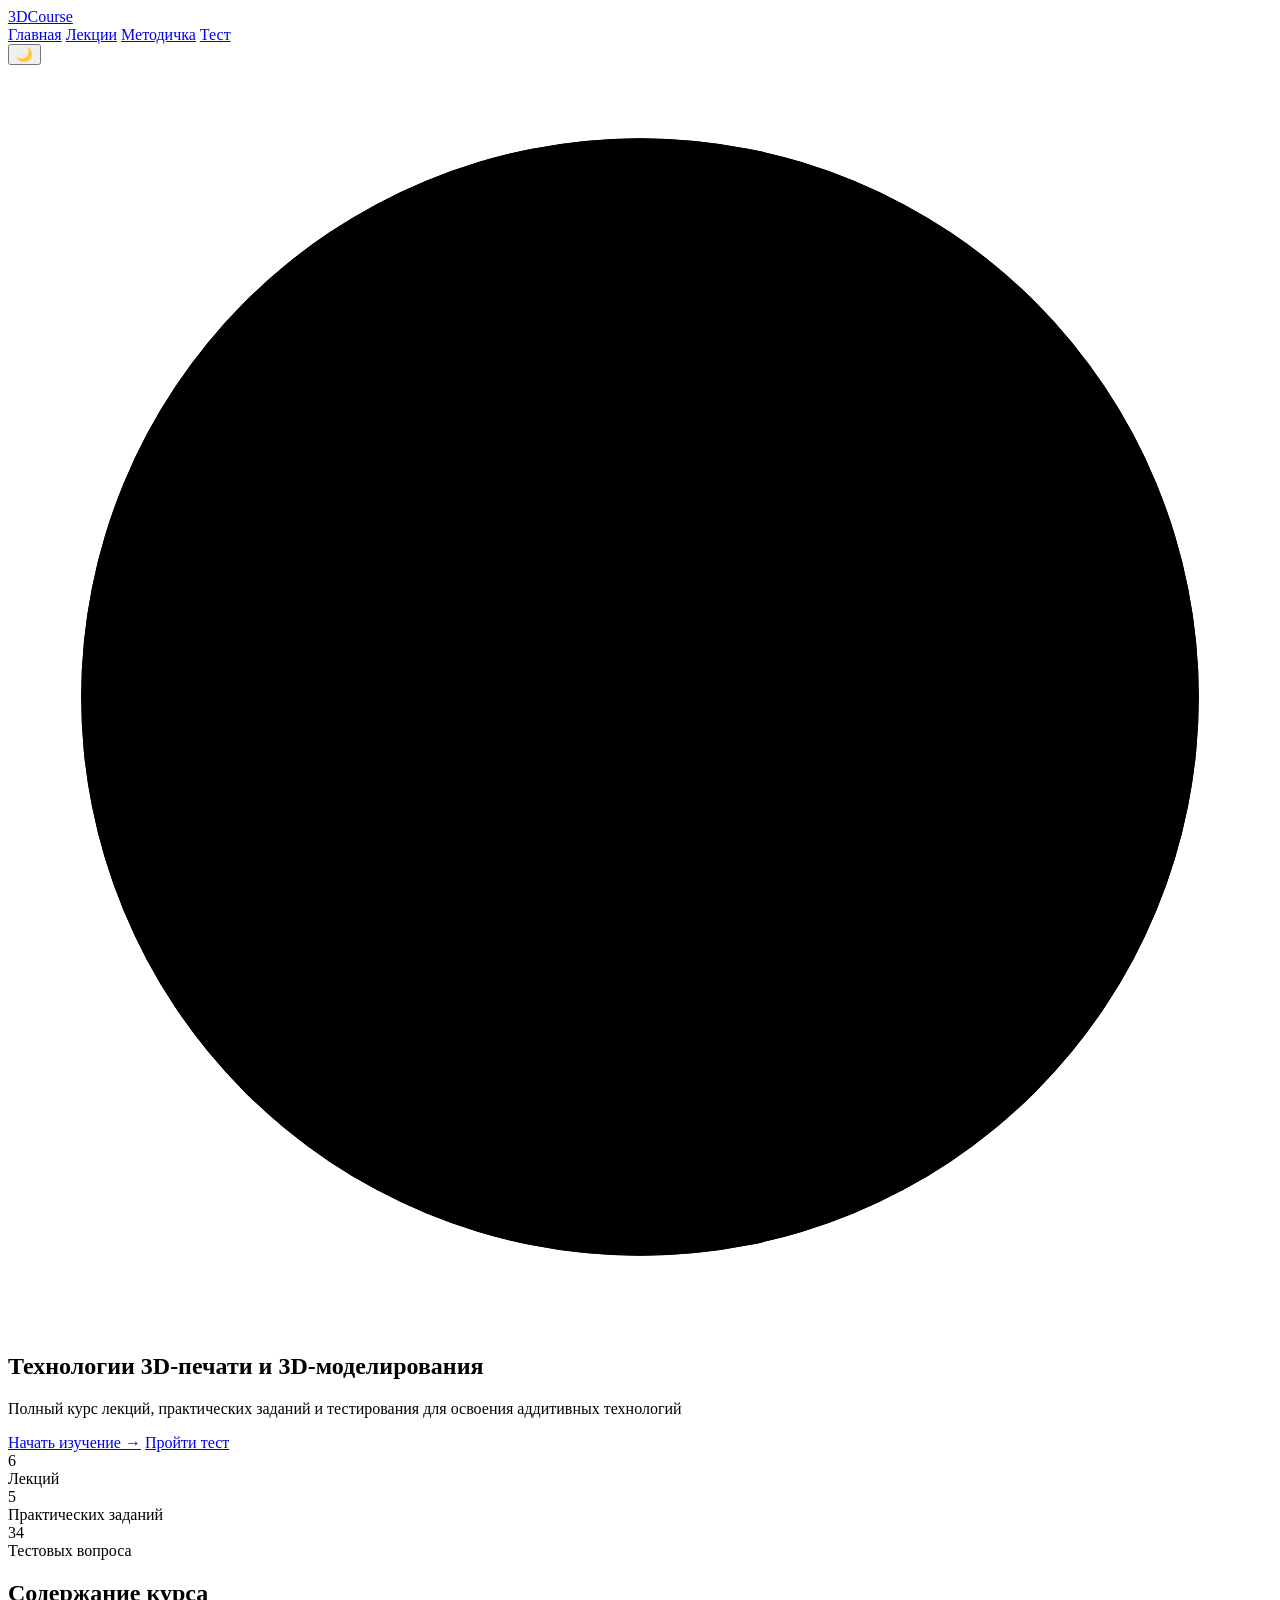
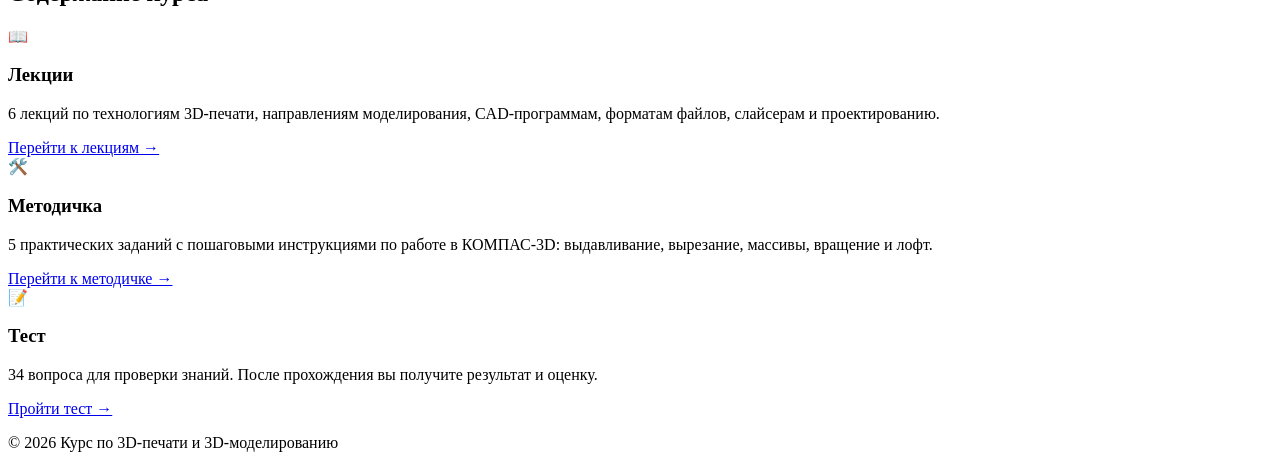
==== index.html @ c942a323 "Add files via upload" ====
<!DOCTYPE html>
<html lang="ru">
<head>
    <meta name="viewport" content="width=device-width, initial-scale=1.0">
    <title>3D-печать и моделирование | Главная</title>
    <link rel="stylesheet" href="css/style.css">
    <link href="https://fonts.googleapis.com/css2?family=Inter:opsz,wght@14..32,300;14..32,400;14..32,500;14..32,600;14..32,700&display=swap" rel="stylesheet">
</head>
<body>
    <nav class="navbar">
        <div class="nav-container">
            <a href="index.html" class="logo">3D<span>Course</span></a>
            <div class="nav-links">
                <a href="index.html" class="active">Главная</a>
                <a href="lectures.html">Лекции</a>
                <a href="methodology.html">Методичка</a>
                <a href="test.html">Тест</a>
            </div>
            <div class="nav-actions">
                <button class="theme-toggle" id="themeToggle">🌙</button>
                <div class="progress-circle" id="progressCircle" title="Прогресс курса">
                    <svg viewBox="0 0 36 36">
                        <path class="progress-bg" d="M18 2.0845 a 15.9155 15.9155 0 0 1 0 31.831 a 15.9155 15.9155 0 0 1 0 -31.831" />
                        <path class="progress-fill" id="progressFill" d="M18 2.0845 a 15.9155 15.9155 0 0 1 0 31.831 a 15.9155 15.9155 0 0 1 0 -31.831" />
                        <text id="progressText" x="18" y="20.5" text-anchor="middle">0%</text>
                    </svg>
                </div>
            </div>
        </div>
    </nav>

    <main>
        <section class="hero">
            <div class="hero-content">
                <h1>Технологии <span class="gradient-text">3D-печати</span> и <span class="gradient-text">3D-моделирования</span></h1>
                <p>Полный курс лекций, практических заданий и тестирования для освоения аддитивных технологий</p>
                <div class="hero-buttons">
                    <a href="lectures.html" class="btn btn-primary">Начать изучение →</a>
                    <a href="test.html" class="btn btn-secondary">Пройти тест</a>
                </div>
            </div>
        </section>

        <section class="stats">
            <div class="stat-card">
                <div class="stat-number">6</div>
                <div class="stat-label">Лекций</div>
            </div>
            <div class="stat-card">
                <div class="stat-number">5</div>
                <div class="stat-label">Практических заданий</div>
            </div>
            <div class="stat-card">
                <div class="stat-number">34</div>
                <div class="stat-label">Тестовых вопроса</div>
            </div>
        </section>

        <section class="course-content">
            <h2>Содержание курса</h2>
            <div class="content-grid">
                <div class="content-card">
                    <div class="card-icon">📖</div>
                    <h3>Лекции</h3>
                    <p>6 лекций по технологиям 3D-печати, направлениям моделирования, CAD-программам, форматам файлов, слайсерам и проектированию.</p>
                    <a href="lectures.html" class="card-link">Перейти к лекциям →</a>
                </div>
                <div class="content-card">
                    <div class="card-icon">🛠️</div>
                    <h3>Методичка</h3>
                    <p>5 практических заданий с пошаговыми инструкциями по работе в КОМПАС-3D: выдавливание, вырезание, массивы, вращение и лофт.</p>
                    <a href="methodology.html" class="card-link">Перейти к методичке →</a>
                </div>
                <div class="content-card">
                    <div class="card-icon">📝</div>
                    <h3>Тест</h3>
                    <p>34 вопроса для проверки знаний. После прохождения вы получите результат и оценку.</p>
                    <a href="test.html" class="card-link">Пройти тест →</a>
                </div>
            </div>
        </section>
    </main>

    <footer>
        <p>© 2026 Курс по 3D-печати и 3D-моделированию</p>
    </footer>

    <script src="data/course-data.js"></script>
    <script src="js/main.js"></script>
</body>
</html>
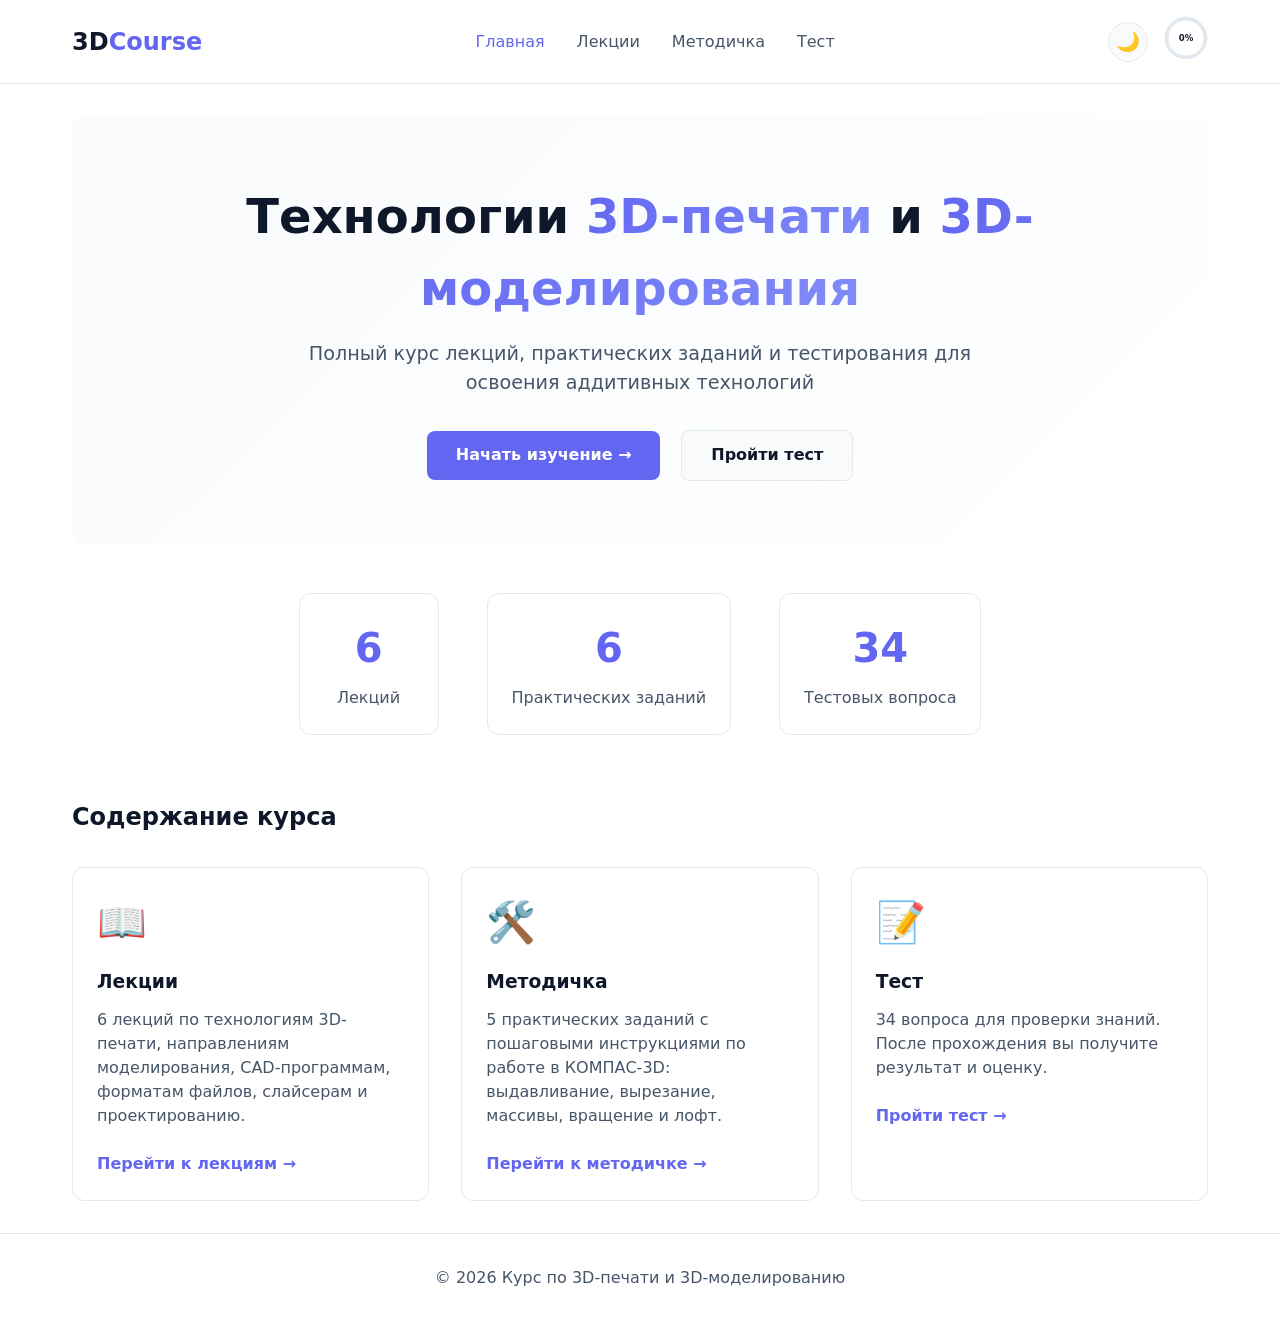
==== commit ce4613c5: "Update index.html" ====
--- a/index.html
+++ b/index.html
@@ -47,7 +47,7 @@
                 <div class="stat-label">Лекций</div>
             </div>
             <div class="stat-card">
-                <div class="stat-number">5</div>
+                <div class="stat-number">6</div>
                 <div class="stat-label">Практических заданий</div>
             </div>
             <div class="stat-card">
@@ -88,4 +88,4 @@
     <script src="data/course-data.js"></script>
     <script src="js/main.js"></script>
 </body>
-</html>+</html>
--- a/css/style.css
+++ b/css/style.css
@@ -0,0 +1,960 @@
+:root {
+    --bg-primary: #ffffff;
+    --bg-secondary: #f8fafc;
+    --text-primary: #0f172a;
+    --text-secondary: #475569;
+    --accent: #6366f1;
+    --accent-dark: #4f46e5;
+    --accent-light: #818cf8;
+    --border: #e2e8f0;
+    --card-bg: #ffffff;
+    --success: #10b981;
+    --warning: #f59e0b;
+    --error: #ef4444;
+    --shadow: 0 1px 3px rgba(0,0,0,0.1);
+    --shadow-lg: 0 10px 25px -5px rgba(0,0,0,0.1);
+    --radius: 12px;
+}
+
+[data-theme="dark"] {
+    --bg-primary: #0f172a;
+    --bg-secondary: #1e293b;
+    --text-primary: #f1f5f9;
+    --text-secondary: #94a3b8;
+    --border: #334155;
+    --card-bg: #1e293b;
+}
+
+* {
+    margin: 0;
+    padding: 0;
+    box-sizing: border-box;
+}
+
+body {
+    font-family: 'Inter', system-ui, -apple-system, sans-serif;
+    background: var(--bg-primary);
+    color: var(--text-primary);
+    line-height: 1.5;
+    transition: background 0.3s, color 0.3s;
+}
+
+/* Navbar */
+.navbar {
+    position: sticky;
+    top: 0;
+    background: var(--bg-primary);
+    border-bottom: 1px solid var(--border);
+    padding: 1rem 0;
+    z-index: 100;
+    backdrop-filter: blur(10px);
+    background: rgba(var(--bg-primary-rgb, 255,255,255), 0.9);
+}
+
+.nav-container {
+    max-width: 1200px;
+    margin: 0 auto;
+    padding: 0 2rem;
+    display: flex;
+    justify-content: space-between;
+    align-items: center;
+}
+
+.logo {
+    font-size: 1.5rem;
+    font-weight: 700;
+    text-decoration: none;
+    color: var(--text-primary);
+}
+
+.logo span {
+    color: var(--accent);
+}
+
+.nav-links {
+    display: flex;
+    gap: 2rem;
+}
+
+.nav-links a {
+    text-decoration: none;
+    color: var(--text-secondary);
+    font-weight: 500;
+    transition: color 0.2s;
+}
+
+.nav-links a:hover,
+.nav-links a.active {
+    color: var(--accent);
+}
+
+.nav-actions {
+    display: flex;
+    align-items: center;
+    gap: 1rem;
+}
+
+.theme-toggle {
+    background: var(--bg-secondary);
+    border: 1px solid var(--border);
+    border-radius: 50%;
+    width: 40px;
+    height: 40px;
+    cursor: pointer;
+    font-size: 1.2rem;
+    transition: all 0.2s;
+}
+
+.theme-toggle:hover {
+    transform: scale(1.05);
+}
+
+/* Progress Circle */
+.progress-circle {
+    width: 44px;
+    cursor: pointer;
+}
+
+.progress-circle svg {
+    width: 44px;
+    height: 44px;
+}
+
+.progress-bg {
+    fill: none;
+    stroke: var(--border);
+    stroke-width: 3;
+}
+
+.progress-fill {
+    fill: none;
+    stroke: var(--accent);
+    stroke-width: 3;
+    stroke-dasharray: 100;
+    stroke-dashoffset: 100;
+    transition: stroke-dashoffset 0.3s;
+}
+
+.progress-circle text {
+    fill: var(--text-primary);
+    font-size: 7px;
+    font-weight: 600;
+}
+
+/* Main */
+main {
+    max-width: 1200px;
+    margin: 0 auto;
+    padding: 2rem;
+    min-height: calc(100vh - 200px);
+}
+
+/* Hero Section */
+.hero {
+    text-align: center;
+    padding: 4rem 2rem;
+    background: linear-gradient(135deg, var(--bg-secondary) 0%, var(--bg-primary) 100%);
+    border-radius: var(--radius);
+    margin-bottom: 3rem;
+}
+
+.hero h1 {
+    font-size: 3rem;
+    margin-bottom: 1rem;
+}
+
+.gradient-text {
+    background: linear-gradient(135deg, var(--accent), var(--accent-light));
+    -webkit-background-clip: text;
+    background-clip: text;
+    color: transparent;
+}
+
+.hero p {
+    font-size: 1.2rem;
+    color: var(--text-secondary);
+    max-width: 700px;
+    margin: 0 auto 2rem;
+}
+
+.btn {
+    display: inline-block;
+    padding: 0.8rem 1.8rem;
+    border-radius: 8px;
+    text-decoration: none;
+    font-weight: 600;
+    transition: all 0.2s;
+    margin: 0 0.5rem;
+}
+
+.btn-primary {
+    background: var(--accent);
+    color: white;
+}
+
+.btn-primary:hover {
+    background: var(--accent-dark);
+    transform: translateY(-2px);
+}
+
+.btn-secondary {
+    background: var(--bg-secondary);
+    color: var(--text-primary);
+    border: 1px solid var(--border);
+}
+
+.btn-secondary:hover {
+    border-color: var(--accent);
+}
+
+/* Stats */
+.stats {
+    display: flex;
+    justify-content: center;
+    gap: 3rem;
+    margin-bottom: 4rem;
+    flex-wrap: wrap;
+}
+
+.stat-card {
+    text-align: center;
+    padding: 1.5rem;
+    background: var(--card-bg);
+    border-radius: var(--radius);
+    border: 1px solid var(--border);
+    min-width: 140px;
+}
+
+.stat-number {
+    font-size: 2.5rem;
+    font-weight: 700;
+    color: var(--accent);
+}
+
+.stat-label {
+    color: var(--text-secondary);
+    margin-top: 0.5rem;
+}
+
+/* Content Grid */
+.content-grid {
+    display: grid;
+    grid-template-columns: repeat(auto-fit, minmax(300px, 1fr));
+    gap: 2rem;
+    margin-top: 2rem;
+}
+
+.content-card {
+    background: var(--card-bg);
+    border: 1px solid var(--border);
+    border-radius: var(--radius);
+    padding: 1.5rem;
+    transition: transform 0.2s, box-shadow 0.2s;
+}
+
+.content-card:hover {
+    transform: translateY(-4px);
+    box-shadow: var(--shadow-lg);
+}
+
+.card-icon {
+    font-size: 2.5rem;
+    margin-bottom: 1rem;
+}
+
+.content-card h3 {
+    margin-bottom: 0.75rem;
+}
+
+.content-card p {
+    color: var(--text-secondary);
+    margin-bottom: 1.5rem;
+}
+
+.card-link {
+    color: var(--accent);
+    text-decoration: none;
+    font-weight: 600;
+}
+
+/* Page Header */
+.page-header {
+    text-align: center;
+    margin-bottom: 2rem;
+}
+
+.page-header h1 {
+    font-size: 2.5rem;
+    margin-bottom: 0.5rem;
+}
+
+/* Lectures TOC */
+.lectures-toc,
+.methodology-toc {
+    background: var(--bg-secondary);
+    border-radius: var(--radius);
+    padding: 1rem 1.5rem;
+    margin-bottom: 2rem;
+    border: 1px solid var(--border);
+}
+
+.lectures-toc ul,
+.methodology-toc ul {
+    list-style: none;
+    display: flex;
+    flex-wrap: wrap;
+    gap: 1rem;
+    margin-top: 0.5rem;
+}
+
+.lectures-toc a,
+.methodology-toc a {
+    color: var(--text-secondary);
+    text-decoration: none;
+    font-size: 0.9rem;
+    padding: 0.25rem 0.5rem;
+    border-radius: 4px;
+    transition: background 0.2s;
+}
+
+.lectures-toc a:hover,
+.methodology-toc a:hover {
+    background: var(--accent);
+    color: white;
+}
+
+/* Lecture Cards */
+.lecture-card,
+.task-card {
+    background: var(--card-bg);
+    border: 1px solid var(--border);
+    border-radius: var(--radius);
+    margin-bottom: 2rem;
+    overflow: hidden;
+}
+
+.lecture-header,
+.task-header {
+    display: flex;
+    justify-content: space-between;
+    align-items: center;
+    padding: 1rem 1.5rem;
+    background: var(--bg-secondary);
+    border-bottom: 1px solid var(--border);
+    flex-wrap: wrap;
+    gap: 1rem;
+}
+
+.mark-read-btn,
+.mark-complete-btn {
+    background: var(--bg-primary);
+    border: 1px solid var(--border);
+    padding: 0.5rem 1rem;
+    border-radius: 6px;
+    cursor: pointer;
+    font-size: 0.9rem;
+    transition: all 0.2s;
+}
+
+.mark-read-btn:hover,
+.mark-complete-btn:hover {
+    background: var(--success);
+    color: white;
+    border-color: var(--success);
+}
+
+.lecture-content,
+.task-content {
+    padding: 1.5rem;
+}
+
+.task-meta {
+    background: var(--bg-secondary);
+    padding: 1rem;
+    border-radius: 8px;
+    margin-bottom: 1rem;
+    display: flex;
+    flex-direction: column;
+    gap: 0.5rem;
+}
+
+.placeholder-content {
+    color: var(--text-secondary);
+    line-height: 1.6;
+}
+
+.placeholder-content hr {
+    margin: 1rem 0;
+    border-color: var(--border);
+}
+
+/* Progress Bar */
+.progress-bar-container {
+    background: var(--bg-secondary);
+    border-radius: var(--radius);
+    padding: 1rem;
+    margin-top: 2rem;
+    text-align: center;
+}
+
+.progress-bar-label {
+    margin-bottom: 0.5rem;
+    font-weight: 500;
+}
+
+.progress-bar {
+    height: 10px;
+    background: var(--border);
+    border-radius: 10px;
+    overflow: hidden;
+    max-width: 400px;
+    margin: 0 auto;
+}
+
+.progress-bar-fill {
+    height: 100%;
+    background: var(--accent);
+    width: 0%;
+    transition: width 0.3s;
+    border-radius: 10px;
+}
+
+.progress-bar-percent {
+    margin-top: 0.5rem;
+    font-weight: 600;
+    color: var(--accent);
+}
+
+/* Test Styles */
+.test-container {
+    background: var(--card-bg);
+    border: 1px solid var(--border);
+    border-radius: var(--radius);
+    padding: 2rem;
+    margin-bottom: 2rem;
+}
+
+.test-info {
+    display: flex;
+    justify-content: space-between;
+    margin-bottom: 2rem;
+    flex-wrap: wrap;
+    gap: 1rem;
+}
+
+.test-progress span {
+    font-weight: 500;
+}
+
+.test-progress-bar {
+    width: 200px;
+    height: 8px;
+    background: var(--border);
+    border-radius: 10px;
+    margin-top: 0.5rem;
+    overflow: hidden;
+}
+
+.test-progress-fill {
+    height: 100%;
+    background: var(--accent);
+    width: 0%;
+    transition: width 0.3s;
+}
+
+.test-stats {
+    display: flex;
+    gap: 1rem;
+    font-size: 0.9rem;
+    color: var(--text-secondary);
+}
+
+.test-question {
+    margin-bottom: 2rem;
+}
+
+.question-text {
+    font-size: 1.2rem;
+    font-weight: 600;
+    margin-bottom: 1rem;
+}
+
+.options-list {
+    display: flex;
+    flex-direction: column;
+    gap: 0.75rem;
+}
+
+.option {
+    display: flex;
+    align-items: center;
+    gap: 0.75rem;
+    padding: 0.75rem;
+    background: var(--bg-secondary);
+    border-radius: 8px;
+    cursor: pointer;
+    transition: background 0.2s;
+    border: 1px solid transparent;
+}
+
+.option:hover {
+    border-color: var(--accent);
+}
+
+.option input {
+    accent-color: var(--accent);
+    width: 18px;
+    height: 18px;
+    cursor: pointer;
+}
+
+.option label {
+    cursor: pointer;
+    flex: 1;
+}
+
+.test-navigation {
+    display: flex;
+    justify-content: center;
+    gap: 1rem;
+    margin-top: 2rem;
+}
+
+.nav-btn,
+.submit-btn {
+    padding: 0.75rem 1.5rem;
+    border: none;
+    border-radius: 8px;
+    font-weight: 600;
+    cursor: pointer;
+    transition: all 0.2s;
+}
+
+.nav-btn {
+    background: var(--bg-secondary);
+    color: var(--text-primary);
+    border: 1px solid var(--border);
+}
+
+.nav-btn:disabled {
+    opacity: 0.5;
+    cursor: not-allowed;
+}
+
+.submit-btn {
+    background: var(--success);
+    color: white;
+}
+
+.submit-btn:hover {
+    transform: scale(1.02);
+}
+
+/* Modal */
+.modal {
+    display: none;
+    position: fixed;
+    top: 0;
+    left: 0;
+    width: 100%;
+    height: 100%;
+    background: rgba(0,0,0,0.5);
+    justify-content: center;
+    align-items: center;
+    z-index: 1000;
+}
+
+.modal-content {
+    background: var(--bg-primary);
+    border-radius: var(--radius);
+    padding: 2rem;
+    max-width: 500px;
+    width: 90%;
+    text-align: center;
+    border: 1px solid var(--border);
+}
+
+.modal-close {
+    float: right;
+    font-size: 1.5rem;
+    cursor: pointer;
+}
+
+.result-score {
+    margin: 1.5rem 0;
+}
+
+.score-number {
+    font-size: 4rem;
+    font-weight: 700;
+    color: var(--accent);
+}
+
+.result-grade {
+    font-size: 1.5rem;
+    font-weight: 600;
+    margin: 1rem 0;
+}
+
+.result-message {
+    color: var(--text-secondary);
+    margin-bottom: 1.5rem;
+}
+
+/* Test Tips */
+.test-tips {
+    background: var(--bg-secondary);
+    border-radius: var(--radius);
+    padding: 1.5rem;
+    border-left: 4px solid var(--accent);
+}
+
+.test-tips h3 {
+    margin-bottom: 0.5rem;
+}
+
+.test-tips ul {
+    margin-left: 1.5rem;
+    color: var(--text-secondary);
+}
+
+/* Footer */
+footer {
+    text-align: center;
+    padding: 2rem;
+    border-top: 1px solid var(--border);
+    color: var(--text-secondary);
+}
+
+/* Responsive */
+@media (max-width: 768px) {
+    .nav-container {
+        flex-direction: column;
+        gap: 1rem;
+    }
+    
+    .nav-links {
+        flex-wrap: wrap;
+        justify-content: center;
+    }
+    
+    .hero h1 {
+        font-size: 2rem;
+    }
+    
+    .hero {
+        padding: 2rem 1rem;
+    }
+    
+    main {
+        padding: 1rem;
+    }
+    
+    .stats {
+        gap: 1rem;
+    }
+    
+    .test-info {
+        flex-direction: column;
+        align-items: flex-start;
+    }
+    
+    .lecture-header,
+    .task-header {
+        flex-direction: column;
+        align-items: flex-start;
+    }
+}
+
+/* Animation */
+@keyframes fadeIn {
+    from {
+        opacity: 0;
+        transform: translateY(10px);
+    }
+    to {
+        opacity: 1;
+        transform: translateY(0);
+    }
+}
+
+.lecture-card,
+.task-card,
+.content-card {
+    animation: fadeIn 0.3s ease-out;
+}
+/* Download Section */
+.download-section {
+    margin-bottom: 2rem;
+}
+
+.download-card {
+    background: linear-gradient(135deg, var(--accent) 0%, var(--accent-dark) 100%);
+    border-radius: var(--radius);
+    padding: 1.5rem 2rem;
+    display: flex;
+    align-items: center;
+    justify-content: space-between;
+    flex-wrap: wrap;
+    gap: 1rem;
+    color: white;
+}
+
+.download-icon {
+    font-size: 2.5rem;
+}
+
+.download-text h3 {
+    margin: 0 0 0.25rem;
+}
+
+.download-text p {
+    margin: 0;
+    opacity: 0.9;
+    font-size: 0.9rem;
+}
+
+.download-btn {
+    background: white;
+    color: var(--accent-dark);
+    padding: 0.75rem 1.5rem;
+    border-radius: 8px;
+    text-decoration: none;
+    font-weight: 600;
+    transition: transform 0.2s, box-shadow 0.2s;
+    display: inline-flex;
+    align-items: center;
+    gap: 0.5rem;
+}
+
+.download-btn:hover {
+    transform: translateY(-2px);
+    box-shadow: 0 4px 12px rgba(0,0,0,0.15);
+}
+
+/* Task Summary Styles */
+.task-summary {
+    display: flex;
+    flex-direction: column;
+    gap: 1rem;
+}
+
+.task-meta {
+    background: var(--bg-secondary);
+    padding: 1rem;
+    border-radius: 8px;
+    display: flex;
+    flex-direction: column;
+    gap: 0.5rem;
+}
+
+.task-comment {
+    background: var(--bg-secondary);
+    padding: 1rem;
+    border-radius: 8px;
+    border-left: 3px solid var(--accent);
+    font-style: normal;
+}
+
+@media (max-width: 768px) {
+    .download-card {
+        flex-direction: column;
+        text-align: center;
+    }
+}
+/* Lecture Summaries */
+.lecture-summary {
+    background: linear-gradient(135deg, var(--bg-secondary) 0%, var(--card-bg) 100%);
+    border-radius: var(--radius);
+    padding: 1.25rem;
+    margin-top: 1.5rem;
+    border-left: 4px solid var(--accent);
+}
+
+.lecture-summary h3 {
+    margin-bottom: 1rem;
+    font-size: 1.1rem;
+    color: var(--accent);
+}
+
+.summary-grid {
+    display: grid;
+    grid-template-columns: repeat(auto-fit, minmax(240px, 1fr));
+    gap: 0.75rem;
+}
+
+.summary-item {
+    display: flex;
+    align-items: center;
+    gap: 0.5rem;
+    padding: 0.5rem;
+    background: var(--bg-primary);
+    border-radius: 8px;
+    font-size: 0.9rem;
+}
+
+.summary-icon {
+    font-size: 1.2rem;
+    flex-shrink: 0;
+}
+
+@media (max-width: 768px) {
+    .summary-grid {
+        grid-template-columns: 1fr;
+    }
+}
+.img-placeholder {
+    background: #f0f0f0;
+    border: 2px dashed #ccc;
+    border-radius: 12px;
+    padding: 1rem;
+    margin: 1rem 0;
+    text-align: center;
+    color: #666;
+    font-style: italic;
+    font-size: 0.9rem;
+}
+
+[data-theme="dark"] .img-placeholder {
+    background: #1e293b;
+    border-color: #475569;
+    color: #94a3b8;
+}
+.lecture-image {
+    max-width: 100%;
+    height: auto;
+    border-radius: 12px;
+    margin: 1rem 0;
+}
+/* Multiple choice */
+.multiple-list .option input {
+    accent-color: var(--accent);
+}
+
+/* True/False */
+.truefalse-list {
+    display: flex;
+    gap: 1rem;
+    flex-wrap: wrap;
+}
+
+.truefalse-list .option {
+    flex: 1;
+    justify-content: center;
+}
+
+/* Number input */
+.number-input {
+    margin: 1rem 0;
+}
+
+.number-input input {
+    width: 100%;
+    max-width: 200px;
+    padding: 0.75rem;
+    border: 1px solid var(--border);
+    border-radius: 8px;
+    background: var(--bg-primary);
+    color: var(--text-primary);
+    font-size: 1rem;
+}
+
+/* Open input */
+.open-input textarea {
+    width: 100%;
+    padding: 0.75rem;
+    border: 1px solid var(--border);
+    border-radius: 8px;
+    background: var(--bg-primary);
+    color: var(--text-primary);
+    font-size: 1rem;
+    font-family: inherit;
+    resize: vertical;
+}
+
+.input-hint {
+    font-size: 0.8rem;
+    color: var(--text-secondary);
+    margin-top: 0.5rem;
+}
+
+/* Matching grid */
+.matching-grid {
+    margin: 1rem 0;
+}
+
+.matching-row {
+    display: flex;
+    align-items: center;
+    gap: 1rem;
+    margin-bottom: 1rem;
+    flex-wrap: wrap;
+}
+
+.matching-desc {
+    flex: 2;
+    padding: 0.5rem;
+    background: var(--bg-secondary);
+    border-radius: 6px;
+}
+
+.matching-select {
+    flex: 1;
+    padding: 0.5rem;
+    border: 1px solid var(--border);
+    border-radius: 6px;
+    background: var(--bg-primary);
+    color: var(--text-primary);
+    cursor: pointer;
+}
+
+@media (max-width: 768px) {
+    .matching-row {
+        flex-direction: column;
+        align-items: stretch;
+    }
+}
+/* Order / Drag & Drop */
+.order-list {
+    background: var(--bg-secondary);
+    border-radius: var(--radius);
+    padding: 0.5rem;
+}
+
+.order-item {
+    display: flex;
+    align-items: center;
+    gap: 0.75rem;
+    padding: 0.75rem;
+    background: var(--bg-primary);
+    border: 1px solid var(--border);
+    border-radius: 8px;
+    margin-bottom: 0.5rem;
+    cursor: grab;
+}
+
+.order-item:active {
+    cursor: grabbing;
+}
+
+.order-handle {
+    color: var(--text-secondary);
+    font-size: 1.2rem;
+    cursor: grab;
+}
+
+/* Fill blank */
+.fillblank-input input {
+    width: 100%;
+    padding: 0.75rem;
+    border: 1px solid var(--border);
+    border-radius: 8px;
+    background: var(--bg-primary);
+    color: var(--text-primary);
+    font-size: 1rem;
+}
+
+/* Dropdown */
+.dropdown-input select {
+    cursor: pointer;
+}
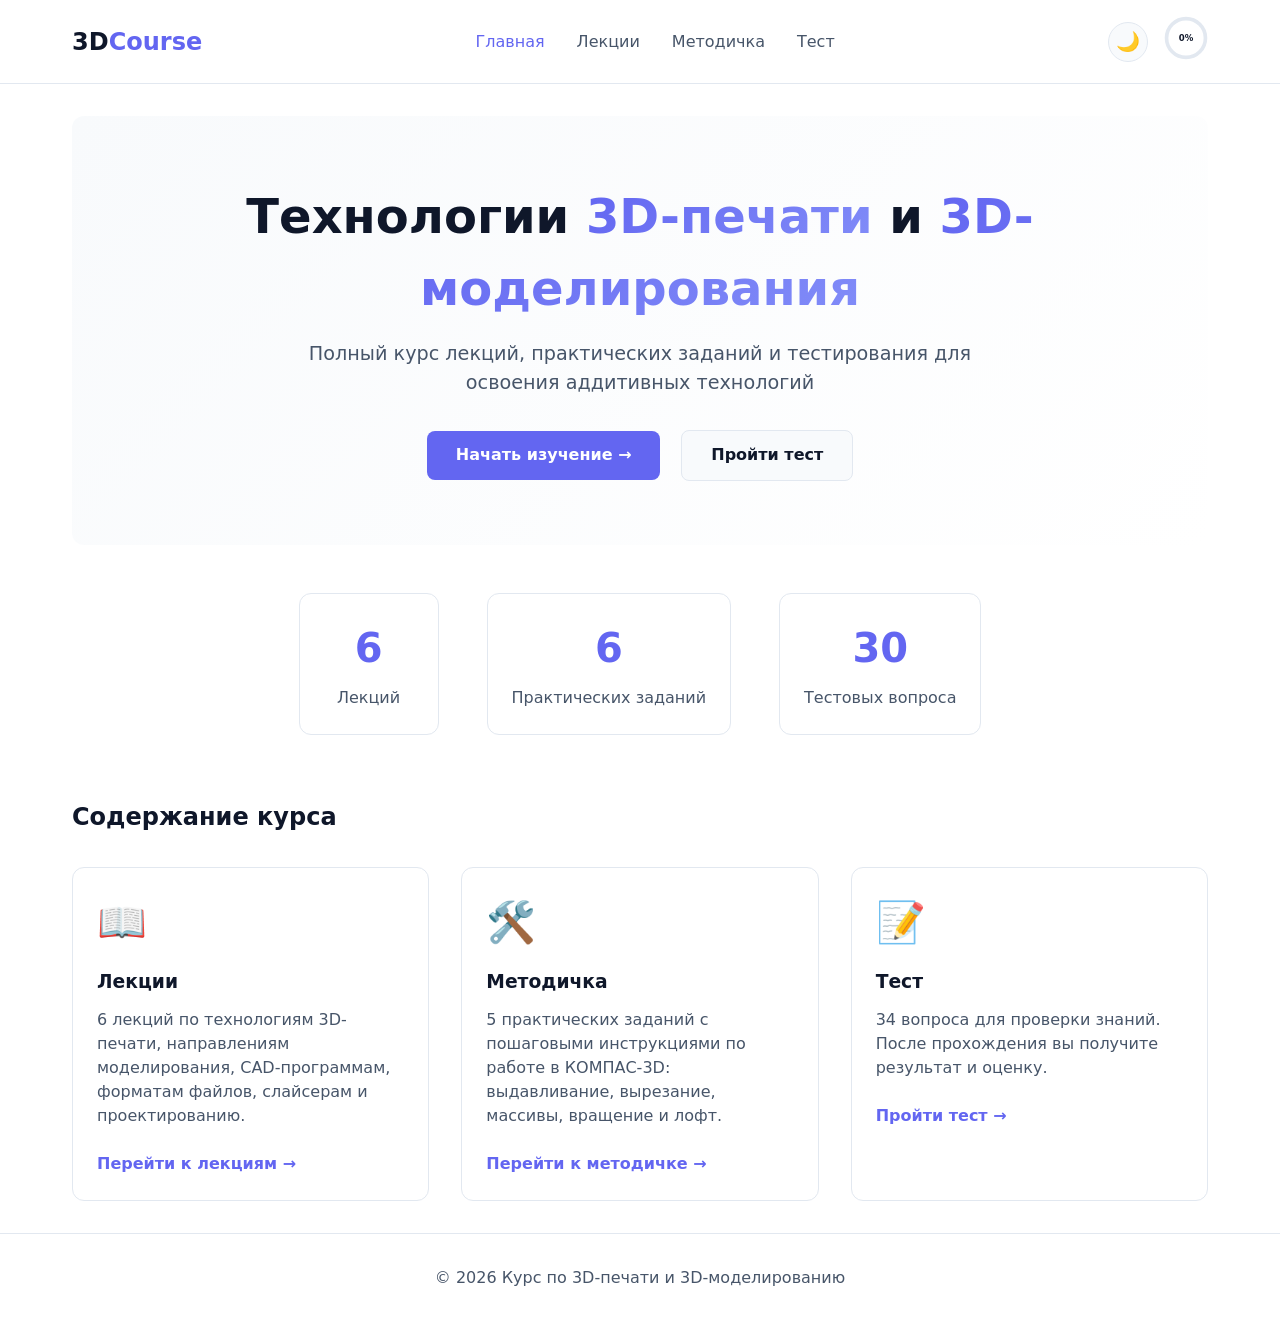
==== commit ec50f6ef: "Update index.html" ====
--- a/index.html
+++ b/index.html
@@ -51,7 +51,7 @@
                 <div class="stat-label">Практических заданий</div>
             </div>
             <div class="stat-card">
-                <div class="stat-number">34</div>
+                <div class="stat-number">30</div>
                 <div class="stat-label">Тестовых вопроса</div>
             </div>
         </section>
